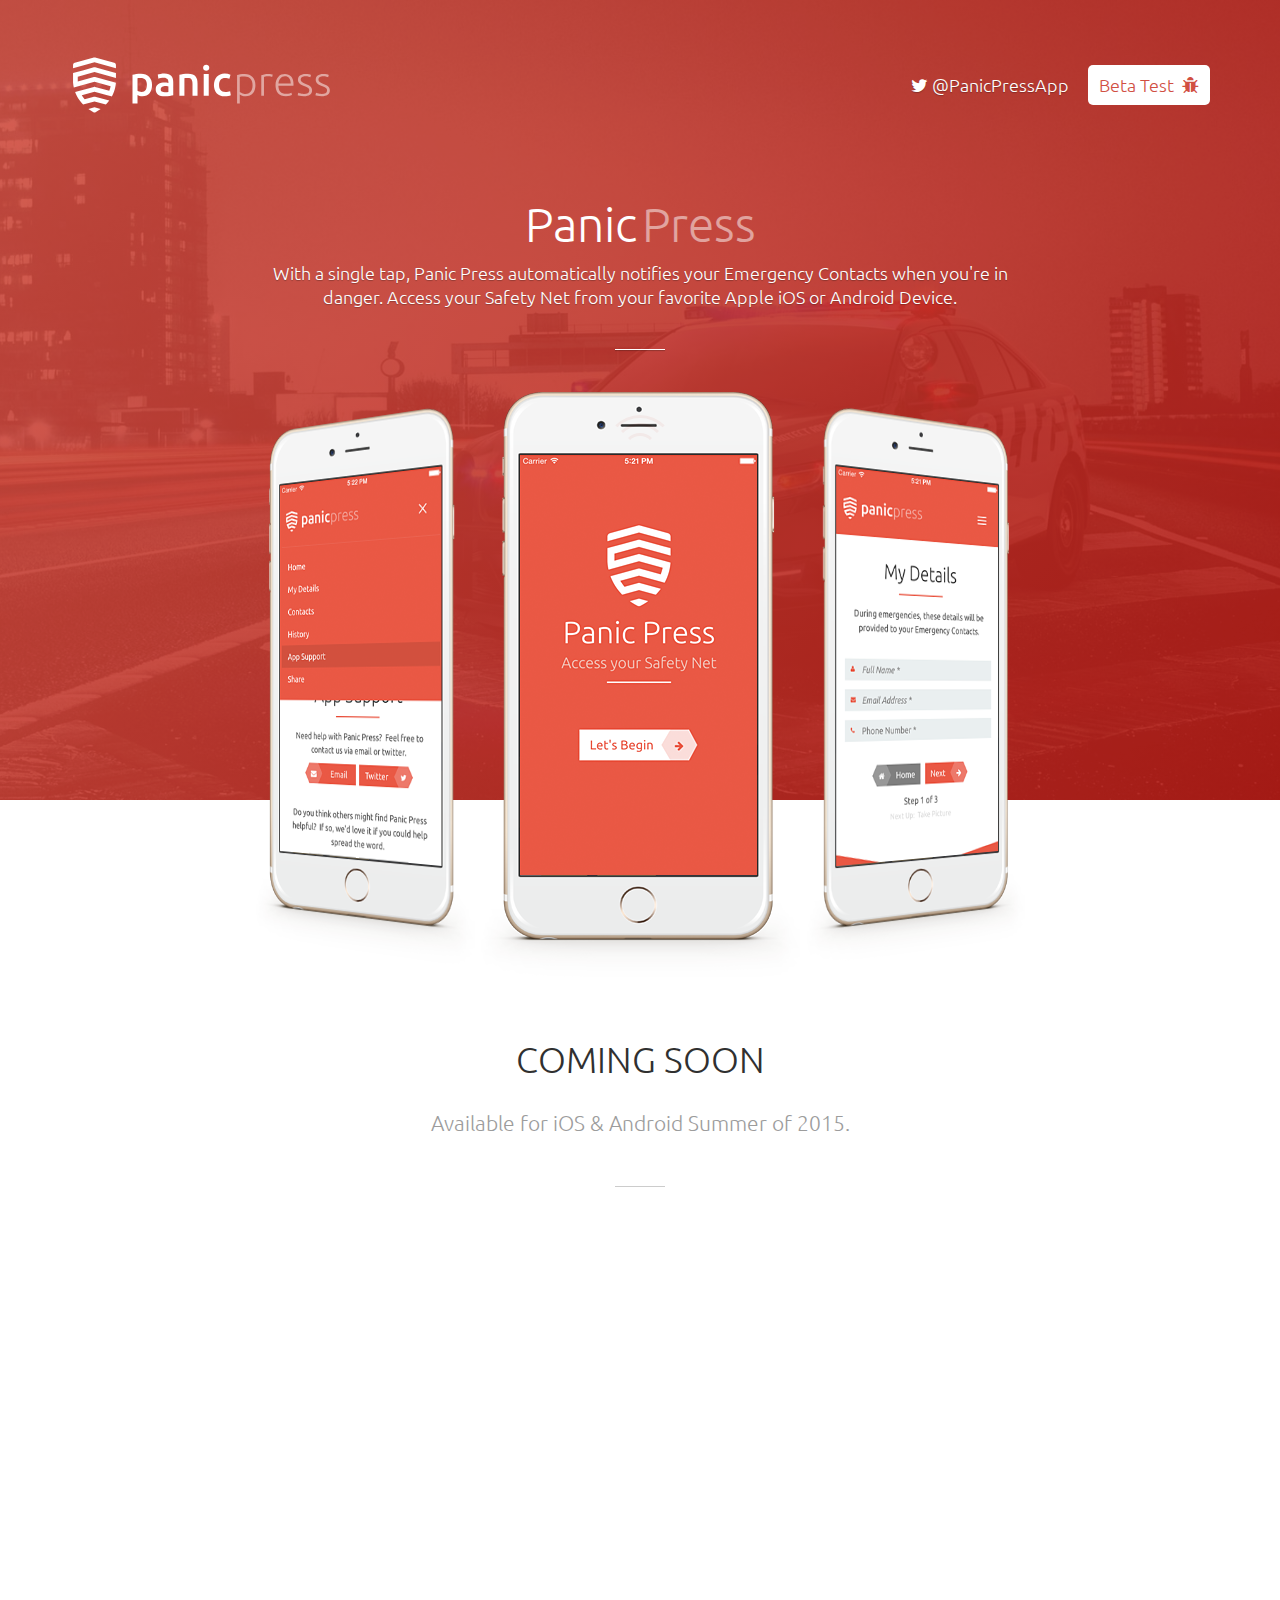
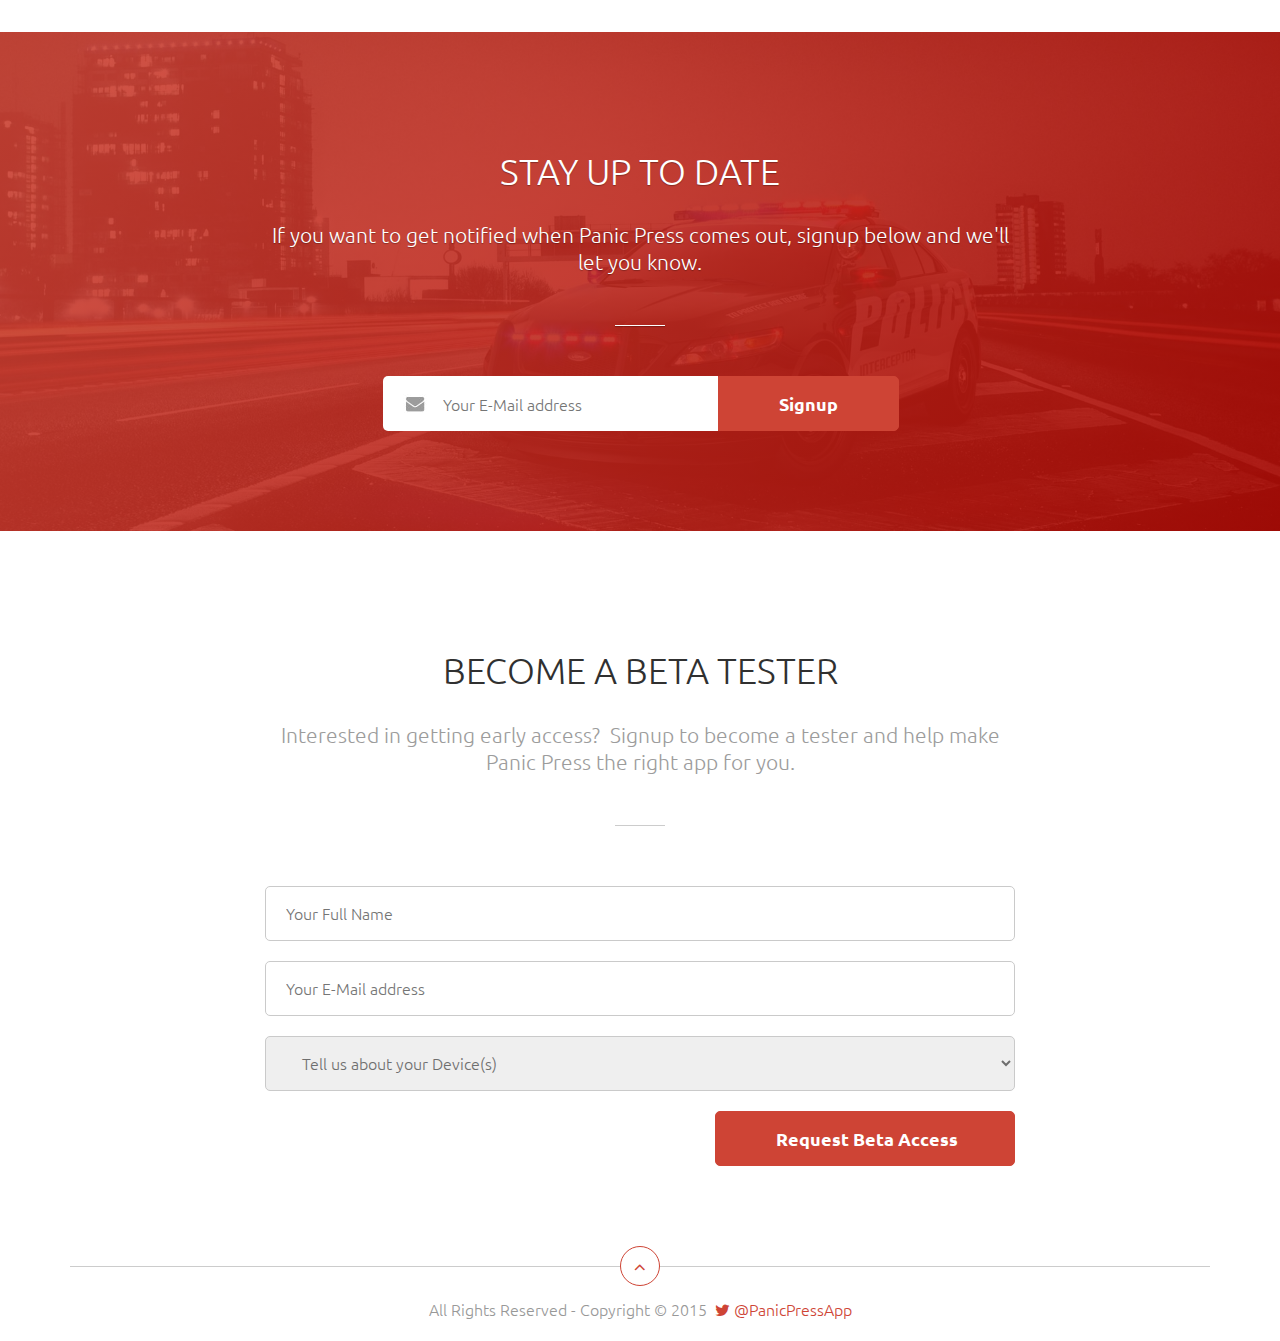
==== index.html @ fe20a861 "Uploading current website" ====
<!doctype html>
<html lang="en">
<head>

    <meta charset="utf-8"/>
    <title>Panic Press - Access your Safety Net</title>
    <meta name="description" content="Panic Press automatically notifies your Emergency Contacts when you're in danger. Access your Safety Net from your favorite Apple iOS or Android Device.">
    <meta name="keywords" content="mobile, app, ios, android, panic press, safety, security, notification, tracking, emergency, location, alert, contacts">
    <meta name="language" content="en">
    <meta name="robots" content="noodp,noydir">
    <meta name="robots" content="index,follow">

    <!-- Mobile Specific Meta Tags -->
    <meta name="viewport" content="width=device-width, initial-scale=1, maximum-scale=1">
    <meta name="apple-mobile-web-app-capable" content="yes">
    <meta name="apple-mobile-web-app-status-bar-style" content="black">

    <!-- Twitter META Info -->
    <meta name="twitter:card" content="summary">
    <meta name="twitter:site" content="@panicpressapp">
    <meta name="twitter:domain" content="http://panic.press">
    <meta name="twitter:creator" content="@panicpressapp">

    <link rel="canonical" href="http://panic.press">
    <link rel="shortlink" href="http://panic.press">

    <!-- Open Graph protocol -->
    <meta property="og:locale" content="en_US">
    <meta property="og:type" content="website">
    <meta property="og:title" content="Panic Press - Access your Safety Net">
    <meta property="og:url" content="http://panic.press">
    <meta property="og:image" content="http://panic.press">
    <meta property="og:site_name" content="Panic Press">
    <meta property="og:description" content="Panic Press automatically notifies your Emergency Contacts when you're in danger. Access your Safety Net from your favorite Apple iOS or Android Device.">

    <!-- Dublin Core Metadata -->
    <meta name="dc:language" content="en_US">
    <meta name="dc:title" content="Panic Press - Access your Safety Net">
    <meta name="dc:source" content="http://panic.press/img/app-icon.png">
    <meta name="dc:description" content="Panic Press automatically notifies your Emergency Contacts when you're in danger. Access your Safety Net from your favorite Apple iOS or Android Device.">

    <!-- Icons -->
    <link href="img/favicon.ico" rel="shortcut icon">

    <link rel="apple-touch-icon-precomposed" href="img/apple/icon-57x57.png" />
    <link rel="apple-touch-icon-precomposed" sizes="72x72" href="img/apple/icon-72x72.png" />
    <link rel="apple-touch-icon-precomposed" sizes="114x114" href="img/apple/icon-114x114.png" />
    <link rel="apple-touch-icon-precomposed" sizes="144x144" href="img/apple/icon-144x144.png" />

    <!-- All CSS Styles -->
    <link href="http://fonts.googleapis.com/css?family=Ubuntu:300,400,500,700,300italic,400italic,500italic,700italic" rel="stylesheet" type="text/css">
    <link type="text/css" href="css/plugins.css" rel="stylesheet" media="screen"/>
    <link type="text/css" href="css/style.css" rel="stylesheet" media="screen"/>
    <link rel="stylesheet" href="http://maxcdn.bootstrapcdn.com/font-awesome/4.3.0/css/font-awesome.min.css">

    <!-- Modernizr -->
    <script type="text/javascript" src="js/modernizr.js"></script>

    <!-- Comments for IE8 and Lower -->

    <!-- HTML5 Shim and Respond.js IE8 support of HTML5 elements and media queries -->
    <!-- WARNING: Respond.js doesn't work if you view the page via file:// -->
    <!--[if lt IE 9]>
    <script src="https://oss.maxcdn.com/html5shiv/3.7.2/html5shiv.min.js"></script>
    <script src="https://oss.maxcdn.com/respond/1.4.2/respond.min.js"></script>
    <![endif]-->

    <!-- Gradient Support IE9 -->
    <!--[if gte IE 9]>
    <style type="text/css">
        .gradient
        {
            filter: none;
        }
    </style>
    <![endif]-->

</head>
<body>

<!-- Preloader -->
<div id="loader-wrapper">
    <div id="loader"></div>
</div>
<!-- Preloader End -->

<!-- Header -->
<header style="background-image: url(img/bg/background.jpg)">

    <!-- Intro -->
    <div id="intro" class="overlay-gradient" data-scroll-index="0">

        <!-- Top Bar -->
        <div class="top-bar">

            <div class="container">
                <div class="row">

                    <div class="col-md-12">

                        <!-- Logo -->
                        <div class="logo"><a data-scroll-nav="0" title="">Panic Press</a></div>
                        <!-- Logo End -->

                        <!-- Menu -->
                        <div class="nav">

                            <nav class="navbar navbar-default" role="navigation">

                                <!-- Mobile Button -->
                                <button type="button" class="navbar-toggle" data-toggle="collapse" data-target=".navbar-ex1-collapse">
                                    <span class="sr-only">Toggle navigation</span>
                                    <span class="icon-bar"></span>
                                    <span class="icon-bar"></span>
                                    <span class="icon-bar"></span>
                                </button>
                                <!-- Mobile Button End -->

                                <ul class="collapse navbar-collapse navbar-ex1-collapse">
                                    <li class="twitter"><a href="https://twitter.com/panicpressapp" target="_blank"><i class="fa fa-twitter"></i> @PanicPressApp</a></li>
                                    <li class="download-btn">
                                        <a data-scroll-nav="3" title="">
                                            Beta Test &nbsp;<i class="fa fa-bug"></i>
                                        </a>
                                    </li>
                                </ul>
                            </nav>

                        </div>
                        <!-- Menu End -->

                    </div>

                </div>
                <!-- .row End -->
            </div>
            <!-- .container End -->


        </div>
        <!-- Top Bar End -->

        <div class="container">
            <div class="row">


                <div class="col-md-12">

                    <!-- Intro Heading -->
                    <div class="headline">

                        <h1 class="wow fadeInDown no-caps">Panic<span class="opacity-50">Press</span></h1>

                        <p class="wow fadeInDown" data-wow-delay="0.5s">With a single tap, Panic Press automatically notifies your Emergency Contacts when you're in danger. Access your Safety Net from your favorite Apple iOS or Android Device.</p>

                    </div>
                    <!-- Intro Heading End -->


                    <!-- Phone Carousel -->
                    <div class="swiper-container wow fadeIn" data-wow-delay="1.5s">

                        <!-- Arrows -->
                        <a class="arrow-left" href="#" title=""><i class="fa fa-angle-left"></i></a>
                        <a class="arrow-right" href="#" title=""><i class="fa fa-angle-right"></i></a>
                        <!-- Arrows End -->

                        <div class="swiper-wrapper">

                            <!-- First Slide -->
                            <div class="swiper-slide">
                                <img class="img-responsive" src="img/bg/phone1.png" alt="Panic Press Main Menu">
                            </div>

                            <!-- Second Slide -->
                            <div class="swiper-slide">
                                <img class="img-responsive" src="img/bg/phone2.png" alt="Panic Press Welcome Screen">
                            </div>

                            <!-- Thrid Slide -->
                            <div class="swiper-slide">
                                <img class="img-responsive" src="img/bg/phone3.png" alt="Panic Press Account Details">
                            </div>

                            <div class="swiper-slide">
                                <img class="img-responsive" src="img/bg/phone4.png" alt="Panic Press Security PIN">
                            </div>

                            <div class="swiper-slide">
                                <img class="img-responsive" src="img/bg/phone5.png" alt="Panic Press Fake Security PIN">
                            </div>

                            <div class="swiper-slide">
                                <img class="img-responsive" src="img/bg/phone6.png" alt="Panic Press Setup Complete">
                            </div>

                        </div>
                    </div>
                    <!-- Phone Carousel End -->

                </div>


            </div>
            <!-- .row End -->
        </div>
        <!-- .container End -->

    </div>
    <!-- Intro End -->

</header>
<!-- Header -->


<!-- Content -->
<div id="content">

    <!-- Coming Soon Section -->
    <section id="get-started" class="clearfix" data-scroll-index="1">

        <!-- Coming Soon -->
        <div class="get-started">

            <div class="container">
                <div class="row">

                    <!-- Heading -->
                    <div class="col-sm-8 col-sm-offset-2 heading center">
                        <h2>Coming Soon</h2>

                        <p class="subheadline">Available for iOS & Android Summer of 2015.</p>
                    </div>
                    <!-- Heading End -->

                    <!-- Carousel -->
                    <div class="col-md-12">

                        <div id="carousel" class="owl-carousel">

                            <!-- Item -->
                            <div>
                                <div class="icon-wrap wow fadeIn" data-wow-offset="300">
                                    <i class="fa fa-shield icon"></i>

                                    <h3>Emergency Contacts</h3>

                                    <p>Add as many emergency contacts as you like, directly from your favorite device's contact list.</p>
                                </div>
                            </div>

                            <!-- Item -->
                            <div>
                                <div class="icon-wrap wow fadeIn" data-wow-delay="0.5s" data-wow-offset="300">
                                    <i class="fa fa-map-marker icon"></i>

                                    <h3>GPS Location</h3>

                                    <p>During emergencies, we monitor your exact location and send all updates to your emergency contacts.</p>
                                </div>
                            </div>

                            <!-- Item -->
                            <div>
                                <div class="icon-wrap wow fadeIn" data-wow-delay="1s" data-wow-offset="300">
                                    <i class="fa fa-microphone icon"></i>

                                    <h3>Voice Recording</h3>

                                    <p>During emergencies, we record audio clips from your microphone to send to your emergency contacts.</p>
                                </div>
                            </div>

                            <!-- Item -->
                            <div>
                                <div class="icon-wrap">
                                    <i class="fa fa-camera icon"></i>

                                    <h3>Instant Camera</h3>

                                    <p>Front &amp; rear facing camera pictures are taken when you are in danger and uploaded to a secure server.</p>
                                </div>
                            </div>

                            <!-- Item -->
                            <div>
                                <div class="icon-wrap">
                                    <i class="fa fa-comment icon"></i>

                                    <h3>Text Messages</h3>

                                    <p>Emergency contacts will receive a text message with a link containing a detailed account of your emergency.</p>
                                </div>
                            </div>

                            <!-- Item -->
                            <div>
                                <div class="icon-wrap">
                                    <i class="fa fa-exclamation-triangle icon"></i>

                                    <h3>Security PIN</h3>

                                    <p>We make sure that you're the only one that can provide the "I'm OK" message, with real &amp; fake security PIN's.</p>
                                </div>
                            </div>

                        </div>

                    </div>
                    <!-- Carousel End -->


                </div>
                <!-- .row End -->
            </div>
            <!-- .container End -->

        </div>
        <!-- Coming Soon End -->

    </section>
    <!-- Coming Soon Section End -->

    <!-- Newsletter Section -->
    <section id="newsletter" class="clearfix" style="background-image: url(img/bg/background.jpg)" data-scroll-index="2">

        <!-- Newsletter -->
        <div class="newsletter overlay-gradient">

            <div class="container">
                <div class="row">

                    <div class="col-md-8 col-md-offset-2">

                        <!-- Heading -->
                        <div class="heading center inverted">
                            <h2>Stay Up To Date</h2>

                            <p class="subheadline">If you want to get notified when Panic Press comes out, signup below and we'll let you know.</p>
                        </div>
                        <!-- Heading End -->

                        <!-- Subscribe Form -->
                        <form id="newsletter-form" class="clearfix">
                            <input type="email" name="mc-email" id="mc-email" class="input-field" placeholder="Your E-Mail address">
                            <label class="subscribe-message"></label>
                            <input type="submit" value="Signup" name="subscribe-submit" class="submit">
                        </form>
                        <!-- Subscribe Form End -->

                    </div>

                </div>
                <!-- .row End -->
            </div>
            <!-- .container End -->

        </div>
        <!-- Newsletter End -->

    </section>
    <!-- Newsletter Section End -->


    <!-- Contact Section -->
    <section id="contact" class="clearfix" data-scroll-index="3">

        <!-- Contact -->
        <div class="contact">

            <div class="container">
                <div class="row">

                    <div class="col-md-8 col-md-offset-2">

                        <!-- Heading -->
                        <div class="heading center">
                            <h2>Become a Beta Tester</h2>

                            <p class="subheadline">Interested in getting early access?&nbsp; Signup to become a tester and help make Panic Press the right app for you.</p>
                        </div>
                        <!-- Heading End -->

                    </div>

                    <div class="col-md-8 col-md-offset-2">

                        <!-- Contact Form -->
                        <div class="contact-message"></div>

                        <form role="form" method="post" action="#" name="contactform" id="contactform" class="clearfix">
                            <input type="text" name="NAME" id="mce-NAME" class="input-field" placeholder="Your Full Name">
                            <input type="email" name="EMAIL" id="mce-EMAIL" class="input-field" placeholder="Your E-Mail address">

                            <select name="DEVICES" class="input-field" id="mce-DEVICES">
                                <option value="">Tell us about your Device(s)</option>
                                <option value="I have an Apple iPhone">I have an Apple iPhone</option>
                                <option value="I have an Apple iPad">I have an Apple iPad</option>
                                <option value="I have both an Apple iPhone &amp; iPad">I have both an Apple iPhone &amp; iPad</option>
                                <option value="I have an Android Phone">I have an Android Phone</option>
                                <option value="I have an Android Tablet">I have an Android Tablet</option>
                                <option value="I have both an Android Phone &amp; Tablet">I have both an Android Phone &amp; Tablet</option>
                                <option value="I have both Apple &amp; Android Devices">I have both Apple &amp; Android Devices</option>
                            </select>

                            <input type="submit" value="Request Beta Access" name="submit" class="submit" id="submit">
                        </form>
                        <!-- Contact Form End -->

                    </div>

                </div>
                <!-- .row End -->
            </div>
            <!-- .container End -->

        </div>
        <!-- Contact End -->

    </section>
    <!-- Contact Section End -->

</div>
<!-- Content End -->


<!-- Footer -->
<footer>

    <div class="container">
        <div class="row">

            <div class="col-md-12">

                <!-- ScrollToTop -->
                <a class="scrollup" href="#" title=""><i class="fa fa-angle-up"></i></a>
                <!-- ScrollToTop End -->

                <p>All Rights Reserved - Copyright &copy; 2015 &nbsp;<a href="https://twitter.com/panicpressapp" target="_blank"><i class="fa fa-twitter"></i> @PanicPressApp</a></p>

            </div>

        </div>
        <!-- .row End -->
    </div>
    <!-- .container End -->

</footer>
<!-- Footer -->

<!-- Rich Data -->
<div itemscope itemtype="http://schema.org/MobileApplication" class="hide">
    <h1 itemprop="name">Panic Press</h1>
    <div itemprop="description">
        Panic Press automatically notifies your Emergency Contacts when you're in danger. Access your Safety Net from your favorite Apple iOS or Android Device.
    </div>
    <strong>Some screenshots of the app:</strong>
    <div>
        <img width="200" height="358" src="http://panic.press/img/screenshots/1.jpg" itemprop="screenshot" />
        <img width="200" height="358" src="http://panic.press/img/screenshots/2.jpg" itemprop="screenshot" />
        <img width="200" height="358" src="http://panic.press/img/screenshots/3.jpg" itemprop="screenshot" />
        <img width="200" height="358" src="http://panic.press/img/screenshots/4.jpg" itemprop="screenshot" />
    </div>
    <a href="https://play.google.com/store/apps/details?id=com.manifestinteractive.panicpress&amp;feature=md" itemprop="downloadUrl">Download Link</a>
    <div>
        <strong>Category:</strong>
        <span itemprop="applicationCategory">Utilities</span> &amp; <span itemprop="applicationCategory">Lifestyle</span>
    </div>
    <div>
        <strong>Current Version:</strong>
        <span itemprop="softwareVersion">1.0</span>
    </div>
    <div>
        <strong>Requires:</strong>
        <span itemprop="operatingSystem">Android 4.0 and up</span>
        <span itemprop="operatingSystem">iOS 7.0 and up</span>
    </div>
    <div itemprop="aggregateRating" itemscope itemtype="http://schema.org/AggregateRating">
        <strong>Average Rating:</strong>
        <span itemprop="ratingValue">5.0</span>,
        based on <span itemprop="ratingCount">1</span> ratings.
    </div>
    <div itemprop="offers" itemscope itemtype="http://schema.org/Offer">
        Price: $<span itemprop="price">0.00</span>
        <meta itemprop="priceCurrency" content="USD" />
    </div>
</div>
<!-- Rich Data End -->

<!-- Javascript Files -->
<script type="text/javascript" src="js/plugins.js"></script>
<script type="text/javascript" src="js/custom.js"></script>
<script>
    (function(i,s,o,g,r,a,m){i['GoogleAnalyticsObject']=r;i[r]=i[r]||function(){
        (i[r].q=i[r].q||[]).push(arguments)},i[r].l=1*new Date();a=s.createElement(o),
            m=s.getElementsByTagName(o)[0];a.async=1;a.src=g;m.parentNode.insertBefore(a,m)
    })(window,document,'script','//www.google-analytics.com/analytics.js','ga');

    ga('create', 'UA-61542704-1', 'auto');
    ga('send', 'pageview');

</script>

</body>
</html>
---- css/style.css ----
@charset "UTF-8";


/******************
**  01. Globals  **
******************/
html,
body {
    width: 100%;
    height: 100%;
    margin: 0;
    padding: 0;
    font-family: 'Ubuntu', sans-serif;
    background: #fff;
}

img,
div {
    border: none;
}

a {
    text-decoration: none;
    outline: 0;
    cursor: pointer;
    color: #ce4435;
}

a:focus {
    outline: 0;
    text-decoration: none;
}

a:hover {
    text-decoration: none;
    color: #474646;
}

ul {
    list-style: none;
    padding: 0;
    margin: 0;
}

form,
input,
textarea {
    border: none;
    -webkit-appearance: none;
    border-radius: 0;
}

p {
    font-weight: 300;
    font-size: 16px;
    line-height: 24px;
    margin-bottom: 20px;
    color: #989898;
}

h1,
h2,
h3,
h4,
h5,
h6 {
    font-family: 'Ubuntu', sans-serif;
}

*::-moz-selection {
    background: none repeat scroll 0 0 #ce4435;
    color: #fff;
}

::selection {
    background: #ce4435;
    color: #fff;
}

/* Preloader */
#loader-wrapper {
    position: fixed;
    top: 0;
    left: 0;
    width: 100%;
    height: 100%;
    z-index: 9999;
    background-color: #fff;
}

#loader {
    display: block;
    position: relative;
    left: 50%;
    top: 50%;
    width: 70px;
    height: 70px;
    margin: -35px 0 0 -35px;
    border-radius: 50%;
    border: 3px solid transparent;
    border-top-color: #ce4435;
    -webkit-animation: spin 2s linear infinite;
    animation: spin 2s linear infinite;
}

#loader:before {
    content: "";
    position: absolute;
    top: 5px;
    left: 5px;
    right: 5px;
    bottom: 5px;
    border-radius: 50%;
    border: 3px solid transparent;
    border-top-color: #ce4435;
    -webkit-animation: spin 3s linear infinite;
    animation: spin 3s linear infinite;
}

#loader:after {
    content: "";
    position: absolute;
    top: 15px;
    left: 15px;
    right: 15px;
    bottom: 15px;
    border-radius: 50%;
    border: 3px solid transparent;
    border-top-color: #ce4435;
    -webkit-animation: spin 1.5s linear infinite;
    animation: spin 1.5s linear infinite;
}

@-webkit-keyframes spin {
    0% {
        -webkit-transform: rotate(0deg);
        -ms-transform: rotate(0deg);
        transform: rotate(0deg);
    }

    100% {
        -webkit-transform: rotate(360deg);
        -ms-transform: rotate(360deg);
        transform: rotate(360deg);
    }
}

@keyframes spin {
    0% {
        -webkit-transform: rotate(0deg);
        -ms-transform: rotate(0deg);
        transform: rotate(0deg);
    }

    100% {
        -webkit-transform: rotate(360deg);
        -ms-transform: rotate(360deg);
        transform: rotate(360deg);
    }
}



/* Globals */
h2 {
    font-weight: 100;
    font-size: 36px;
    color: #303030;
    margin-bottom: 30px;
    text-transform: uppercase;
}

.subheadline {
    font-size: 21px;
    color: #9c9c9c;
    line-height: 27px;
    margin-bottom: 50px;
}

.heading {
    display: inline-block;
    margin-bottom: 50px;
}

.heading.center {
    text-align: center;
}

.heading:after {
    content: "";
    display: block;
    width: 50px;
    height: 1px;
    background: #ccc;
}

.heading.center:after {
    margin: 0 auto;
}

.heading.inverted h2, .heading.inverted p {
    color: #fff;
    text-shadow: 0px 1px 1px rgba(0,0,0,0.3);
}

.heading.inverted:after {
    background: #fff;
    box-shadow: 0 1px 1px 0px rgba(0,0,0,0.3);
    -moz-box-shadow: 0 1px 1px 0px rgba(0,0,0,0.3);
    -webkit-box-shadow: 0 1px 1px 0px rgba(0,0,0,0.3);
    -o-box-shadow: 0 1px 1px 0px rgba(0,0,0,0.3);
    -ms-box-shadow: 0 1px 1px 0px rgba(0,0,0,0.3);
}

.inverted {
    color: #fff;
}

.overlay-gradient {
 /* IE9 SVG, needs conditional override of 'filter' to 'none' */
    background: url([data-uri]);
    background: -moz-linear-gradient(-45deg, rgba(206,68,53,0.9) 0%, rgba(173,10,4,0.9) 100%);
 /* FF3.6+ */
    background: -webkit-gradient(linear, left top, right bottom, color-stop(0%,rgba(206,68,53,0.9)), color-stop(100%,rgba(173,10,4,0.9)));
 /* Chrome,Safari4+ */
    background: -webkit-linear-gradient(-45deg, rgba(206,68,53,0.9) 0%,rgba(173,10,4,0.9) 100%);
 /* Chrome10+,Safari5.1+ */
    background: -o-linear-gradient(-45deg, rgba(206,68,53,0.9) 0%,rgba(173,10,4,0.9) 100%);
 /* Opera 11.10+ */
    background: -ms-linear-gradient(-45deg, rgba(206,68,53,0.9) 0%,rgba(173,10,4,0.9) 100%);
 /* IE10+ */
    background: linear-gradient(135deg, rgba(206,68,53,0.9) 0%,rgba(173,10,4,0.9) 100%);
 /* W3C */
    filter: progid:DXImageTransform.Microsoft.gradient( startColorstr='#e6ce4435', endColorstr='#e6a90329',GradientType=1 );
 /* IE6-8 fallback on horizontal gradient */
    width: 100%;
    height: 100%;
}

.overlay-silver {
 /* IE9 SVG, needs conditional override of 'filter' to 'none' */
    background: url([data-uri]);
    background: -moz-radial-gradient(center, ellipse cover, rgba(254,253,254,0.95) 0%, rgba(240,240,240,0.95) 100%);
 /* FF3.6+ */
    background: -webkit-gradient(radial, center center, 0px, center center, 100%, color-stop(0%,rgba(254,253,254,0.95)), color-stop(100%,rgba(240,240,240,0.95)));
 /* Chrome,Safari4+ */
    background: -webkit-radial-gradient(center, ellipse cover, rgba(254,253,254,0.95) 0%,rgba(240,240,240,0.95) 100%);
 /* Chrome10+,Safari5.1+ */
    background: -o-radial-gradient(center, ellipse cover, rgba(254,253,254,0.95) 0%,rgba(240,240,240,0.95) 100%);
 /* Opera 12+ */
    background: -ms-radial-gradient(center, ellipse cover, rgba(254,253,254,0.95) 0%,rgba(240,240,240,0.95) 100%);
 /* IE10+ */
    background: radial-gradient(ellipse at center, rgba(254,253,254,0.95) 0%,rgba(240,240,240,0.95) 100%);
 /* W3C */
    filter: progid:DXImageTransform.Microsoft.gradient( startColorstr='#f2fefdfe', endColorstr='#f2f0f0f0',GradientType=1 );
 /* IE6-8 fallback on horizontal gradient */
    width: 100%;
    height: 100%;
    border-top: 1px solid #e8e8e8;
    border-bottom: 1px solid #e8e8e8;
}

.overlay-black {
    background: rgba(0,0,0,0.9);
    width: 100%;
    height: 100%;
}

.bg {
    position: absolute;
    top: 0;
    left: 0;
}

/* Inputs General */
.input-field {
    height: 55px;
    padding: 0 20px;
    font-size: 16px;
    color: #6e6e6e;
    font-weight: 300;
}

.submit {
    height: 55px;
    padding: 0 60px;
    color: #fff;
    font-weight: 700;
    font-size: 18px;
}

/* Carousel Settings */
.owl-controls {
    opacity: 0;
    transition: all 0.2s;
    -moz-transition: all 0.2s;
    -webkit-transition: all 0.2s;
    -o-transition: all 0.2s;
    -ms-transition: all 0.2s;
}

.owl-carousel:hover .owl-controls {
    opacity: 1;
}

.owl-theme .owl-controls .owl-buttons div {
    color: #ce4435;
    border: 1px solid #ce4435;
}

.owl-theme .owl-controls.clickable .owl-buttons div:hover {
    background: #ce4435;
}

.owl-theme .owl-controls .owl-page.active span,
.owl-theme .owl-controls.clickable .owl-page:hover span {
    background: #ce4435;
}

section {
    position: relative;
}

/* Skew */
.skew section:before, .skew section:after, .skew .feature:before, .skew .feature:after {
    background: #ffffff;
    content: "";
    height: 80px;
    position: absolute;
    top: -45px;
    left: 0;
    transform: skewY(-2deg);
    -webkit-transform: skewY(-2deg);
    -moz-transform: skewY(-2deg);
    -ms-transform: skewY(-2deg);
    width: 100%;
    z-index: 3;
}

.skew .feature:first-child, .skew .download, .skew .testis, .skew .newsletter {
    padding: 140px 0;
}

.skew .download .first {
    bottom: -520px;
}

.skew .download .second {
    bottom: -240px;
}


/* Particles Overlay */
.pg-canvas { position: absolute; width: 100%; height: 100%; opacity: 0.2; }


/* Parallax */
.parallax header, .parallax section, .parallax .feature {
    background-position: 50% 0;
    background-attachment: fixed;
}

/* Section */
section {
    background-size: cover;
    background-position: center;
    background-repeat: no-repeat;
}

/* Mobile Menu */
.navbar-toggle {
    position: absolute;
    top: 0;
    right: 15px;
}

.navbar-default .navbar-toggle .icon-bar {
    background: #fff;
}

.navbar-default .navbar-toggle:hover, .navbar-default .navbar-toggle:focus {
    background: #fff;
}

.navbar-default .navbar-toggle:hover .icon-bar, .navbar-default .navbar-toggle:focus .icon-bar {
    background: #ce4435;
}


/******************
**  02. Header   **
******************/

/* Header + Top Bar */
header {
    width: 100%;
    background-size: cover;
    background-position: center;
    background-repeat: no-repeat;
    position: relative;
    background-color: #fff;
}

#intro {
    width: 100%;
    height: 800px;
    padding-top: 30px;
}

.top-bar {
    display: inline-block;
    width: 100%;
    margin-bottom: 60px;
    transition: all 0.2s;
    -moz-transition: all 0.2s;
    -webkit-transition: all 0.2s;
    -o-transition: all 0.2s;
    -ms-transition: all 0.2s;
}

.top-bar.slidedown {
    position: fixed;
    top: -80px;
    left: 0;
    width: 100%;
    z-index: 999;
    background: #ce4435;
    padding: 0 0 15px;
}

.top-bar.slidedown .nav {
    padding-top: 15px;
}

.top-bar.slidedown .logo {
    margin-top: 5px;
}

.top-bar.slidedown .logo a {
    font-size: 36px;
}

.slide-menu .top-bar.slidedown {
    top: 0;
}

/* Logo */
.logo {
    float: left;
    margin-top: 26px;
}

.logo a {
    background: url(../img/logo.svg) center center no-repeat;
    text-indent: -10000px;
    width: 262px;
    height: 58px;
    display: block;
    -webkit-background-size: contain;
    background-size: contain;
}

/* Menu */
.nav {
    float: right;
    padding-top: 35px;
}

.nav li {
    display: inline-block;
    font-size: 18px;
    font-weight: 300;
}

.nav li a, .nav li:first-child a.active {
    color: #fff;
    display: inline-block;
    padding: 6px 10px;
    border: 1px solid transparent;
    text-shadow: 0px 1px 1px rgba(0,0,0,0.3);
    transition: all 0.2s;
    -moz-transition: all 0.2s;
    -webkit-transition: all 0.2s;
    -o-transition: all 0.2s;
    -ms-transition: all 0.2s;
}

.nav li:first-child a.active {
    background: none;
}

.nav li a:hover, .nav li a.active, .nav li:first-child a.active:hover {
    background: #fff;
    text-shadow: inherit;
    border-radius: 5px;
    color: #ce4435;
}

.nav .download-btn a {
    background: #fff;
    color: #ce4435;
    text-shadow: inherit;
    border-radius: 5px;
    white-space: nowrap;
}

.nav .download-btn a:hover {
    background: #ce4435;
    color: #fff;
}

.nav .download-btn a.active {
    background: none;
    border-color: #fff;
    color: #fff;
}


/* Intro Heading */
.headline {
    text-align: center;
    margin-bottom: 40px;
}

.headline:after {
    content: "";
    display: block;
    width: 50px;
    height: 1px;
    background: #fff;
    margin: 0 auto;
    box-shadow: 0 1px 1px 0px rgba(0,0,0,0.3);
    -moz-box-shadow: 0 1px 1px 0px rgba(0,0,0,0.3);
    -webkit-box-shadow: 0 1px 1px 0px rgba(0,0,0,0.3);
    -o-box-shadow: 0 1px 1px 0px rgba(0,0,0,0.3);
    -ms-box-shadow: 0 1px 1px 0px rgba(0,0,0,0.3);
}

.headline h1 {
    font-size: 48px;
    color: #fff;
    font-weight: 100;
    text-transform: normal;
}

.headline p {
    color: #fff;
    font-size: 18px;
    text-shadow: 0px 1px 1px rgba(0,0,0,0.3);
    padding: 0 200px;
    margin-bottom: 40px;
}

/* Slider */
.swiper-container {
    width: 960px;
    height: 600px;
    margin-bottom: 30px;
    position: relative;
    z-index: 4;
}

.swiper-slide {
    float: left;
    height: 588px;
}

.swiper-container img {
    margin: 0 auto;
    position: relative;
    z-index: 5 !important;
}

.arrow-left, .arrow-right {
    width: 40px;
    height: 40px;
    position: absolute;
    z-index: 11;
    top: 50%;
    margin-top: -60px;
    background: #fff;
    border: 1px solid #ce4435;
    border-radius: 50%;
    font-size: 18px;
    color: #ce4435;
    display: inline-block;
    text-align: center;
    padding-top: 6px;
    opacity: 0;
    transition: all 0.2s;
    -moz-transition: all 0.2s;
    -webkit-transition: all 0.2s;
    -o-transition: all 0.2s;
    -ms-transition: all 0.2s;
}

.arrow-left:hover, .arrow-right:hover {
    background: #ce4435;
    color: #fff;
}

.arrow-left {
    left: 40px;
}

.arrow-right {
    right: 40px;
}

.swiper-container:hover .arrow-left, .swiper-container:hover .arrow-right {
    opacity: 1;
}

/******************
**  03. Content  **
******************/

/* Get Started */
.get-started {
    padding-bottom: 100px;
    padding-top: 190px;
}

.icon-wrap {
    text-align: center;
    margin-bottom: 30px;
    padding: 0 30px;
}

.icon-wrap h3 {
    font-size: 24px;
    color: #303030;
    text-transform: uppercase;
    font-weight: 100;
    margin-bottom: 30px;
}

.icon-wrap .icon {
    font-size: 36px;
    color: #ce4435;
    width: 80px;
    height: 80px;
    display: inline-block;
    border: 1px solid #ce4435;
    text-align: center;
    border-radius: 50%;
    padding-top: 20px;
    transition: all 0.2s;
    -moz-transition: all 0.2s;
    -webkit-transition: all 0.2s;
    -o-transition: all 0.2s;
    -ms-transition: all 0.2s;
}

.icon-wrap:hover .icon {
    background: #ce4435;
    color: #fff;
}

/* Features */
.feature {
    padding: 100px 0 80px;
    position: relative;
    background-size: cover;
    background-position: center;
    background-repeat: no-repeat;
}

.feature-block {
    position: relative;
    padding-left: 80px;
    margin-bottom: 50px;
    padding-right: 60px;
}

.feature-block i {
    width: 50px;
    height: 50px;
    border: 1px solid #ce4435;
    display: inline-block;
    text-align: center;
    font-size: 24px;
    padding-top: 12px;
    position: absolute;
    left: 0;
    top: 0;
    color: #ce4435;
    border-radius: 50%;
    transition: all 0.2s;
    -moz-transition: all 0.2s;
    -webkit-transition: all 0.2s;
    -o-transition: all 0.2s;
    -ms-transition: all 0.2s;
}

.feature-block:hover i {
    background: #ce4435;
    color: #fff;
}

.feature-block h3 {
    font-size: 21px;
    color: #ce4435;
    font-weight: 300;
    margin-top: 0;
}

.feature .heading:after {
    background: #ce4435;
}

.feature .heading {
    padding-right: 60px;
}

.feature img {
    position: absolute;
}

.feature .first {
    left: 190px;
    z-index: 2;
}

.feature .second {
    left: 90px;
    top: 40px;
    z-index: 1;
}

.feature .third {
    left: 110px;
    z-index: 2;
}

.feature .fourth {
    left: 270px;
    top: 50px;
    z-index: 1;
}

/* Download */
.download {
    padding: 100px 0 60px;
    position: relative;
    text-align: center;
    overflow: hidden;
    min-height: 800px;
}

.dw-btns {
    margin-bottom: 50px;
}

.dw-btns li {
    display: inline-block;
    margin: 0 10px;
}

.dw-btns a {
    width: 60px;
    height: 60px;
    display: block;
    border: 3px solid #fff;
    background: #ce4435;
    border-radius: 5px;
    font-size: 26px;
    padding-top: 7px;
    color: #fff;
    box-shadow: 0 1px 1px 0px rgba(0,0,0,0.3);
    -moz-box-shadow: 0 1px 1px 0px rgba(0,0,0,0.3);
    -webkit-box-shadow: 0 1px 1px 0px rgba(0,0,0,0.3);
    -o-box-shadow: 0 1px 1px 0px rgba(0,0,0,0.3);
    -ms-box-shadow: 0 1px 1px 0px rgba(0,0,0,0.3);
    transition: all 0.2s;
    -moz-transition: all 0.2s;
    -webkit-transition: all 0.2s;
    -o-transition: all 0.2s;
    -ms-transition: all 0.2s;
}

.dw-btns a:hover {
    background: #fff;
    border-color: #ce4435;
    color: #ce4435;
}

.download img {
    position: absolute;
}

.download .first {
    bottom: -480px;
    left: 50%;
    margin-left: -360px;
    z-index: 1;
}

.download .second {
    bottom: -200px;
    left: 50%;
    margin-left: 100px;
    z-index: 2;
}

.tooltip-left {
    font-family: 'Ubuntu', cursive;
    position: absolute;
    top: 310px;
    left: -80px;
    transform: rotate(-10deg);
    -moz-transform: rotate(-10deg);
    -webkit-transform: rotate(-10deg);
    -o-transform: rotate(-10deg);
}

.tooltip-left .arrow {
    background: url(../img/bg/arrow-left.png) center no-repeat;
    width: 76px;
    height: 62px;
    position: absolute;
    top: 30px;
    left: 50px;
}

.tooltip-left p, .tooltip-right p {
    color: #bbbbbb;
    font-size: 21px;
}

.tooltip-right {
    font-family: 'Ubuntu', cursive;
    position: absolute;
    top: 300px;
    right: 30px;
    transform: rotate(10deg);
    -moz-transform: rotate(10deg);
    -webkit-transform: rotate(10deg);
    -o-transform: rotate(10deg);
}

.tooltip-right .arrow {
    background: url(../img/bg/arrow-right.png) center no-repeat;
    width: 57px;
    height: 90px;
    position: absolute;
    top: 30px;
    right: 50px;
}



/* Gallery */
.gallery {
    padding: 100px 0;
    position: relative;
    text-align: center;
}

.gallery img {
    margin: 0 auto;
    transition: all 0.2s;
    -moz-transition: all 0.2s;
    -webkit-transition: all 0.2s;
    -o-transition: all 0.2s;
    -ms-transition: all 0.2s;
}

.gallery .owl-prev {
    left: -70px;
}

.gallery .owl-next {
    right: -70px;
}

.gallery .owl-theme .owl-controls {
    margin-top: 30px;
}

.gallery .owl-theme .owl-controls .owl-buttons div {
    margin-top: -50px;
}

.gallery a {
    background: #ce4435;
    display: inline-block;
    border-radius: 5px;
    overflow: hidden;
}

.gallery a:hover img {
    opacity: 0.2;
}

.gallery .owl-item {
    position: relative;
}

.ico {
    position: absolute;
    top: 50%;
    left: 50%;
    margin-top: -10px;
    margin-left: -10px;
    opacity: 0;
    transition: all 0.2s;
    -moz-transition: all 0.2s;
    -webkit-transition: all 0.2s;
    -o-transition: all 0.2s;
    -ms-transition: all 0.2s;
    -webkit-transform: translate(0, 200px);
    -moz-transform: translate(0, 200px);
    -o-transform: translate(0, 200px);
    transform: translate(0, 200px);
}

.ico i {
    color: #fff;
    font-size: 30px;
}

.gallery .owl-item:hover .ico {
    opacity: 1;
    -webkit-transform: translate(0, 0);
    -moz-transform: translate(0, 0);
    -o-transform: translate(0, 0);
    transform: translate(0, 0);
}


/* Testimonials */
.testis {
    padding: 100px 0;
    position: relative;
    text-align: center;
}

.testis img {
    margin: 0 auto;
    margin-bottom: 10px;
    border: 3px solid #ce4435;
    width: 75px;
}

blockquote {
    padding: 0;
    border: none;
    margin: 0;
}

cite {
    font-size: 21px;
    font-weight: 100;
    color: #303030;
    font-style: normal;
    margin-bottom: 30px;
    display: inline-block;
}

cite span {
    display: block;
    font-size: 14px;
    color: #9c9c9c;
    font-style: italic;
}

.testis .owl-theme .owl-controls {
    margin-top: 20px;
}

.testis .owl-prev {
    left: -100px;
    margin-top: 30px !important;
}

.testis .owl-next {
    right: -100px;
    margin-top: 30px !important;
}   


/* Price */
.pricing {
    padding: 100px 0;
    position: relative;
    text-align: center;
}

/* Pricing Tables */
.plan {
    background: #fbfbfb;
    text-align: center;
    margin: 20px 0 30px;
    color: #9c9c9c;
    border: 1px solid #ce4435;
    border-radius: 5px;
    -webkit-transition: all 0.2s;
    -moz-transition: all 0.2s;
    -o-transition: all 0.2s;
    transition: all 0.2s;
}

.plan.featured {
    -webkit-transform: scale(1.06);
    -moz-transform: scale(1.06);
    -o-transform: scale(1.06);
    transform: scale(1.06);
}

.plan:hover {
    box-shadow: 0 0 5px 2px rgba(0,0,0,0.1);
    -moz-box-shadow: 0 0 5px 2px rgba(0,0,0,0.1);
    -webkit-box-shadow: 0 0 5px 2px rgba(0,0,0,0.1);
    -o-webkit-box-shadow: 0 0 5px 2px rgba(0,0,0,0.1);
}

.plan li.plan-name {
    padding: 15px;
    font-size: 21px;
    color: #ce4435;
    border: 0;
    font-weight: 100;
}

.plan li.plan-price {
    padding: 30px;
    font-size: 42px;
    color: #fff;
    border: 0;
    font-weight: 100;
}

.plan li.plan-action {
    border: 0;
    padding: 40px 0;
}

.plan li.plan-action .btn-sign {
    background: #ce4435;
    border: 1px solid #ce4435;
    border-radius: 10px;
    color: #fff;
    padding: 10px 30px;
    font-size: 21px;
    -webkit-transition: all 0.2s;
    -moz-transition: all 0.2s;
    -o-transition: all 0.2s;
    transition: all 0.2s;
}

.plan li.plan-action .btn-sign:hover {
    color: #ce4435;
    border: 1px solid #ce4435;
    background: #fff;
}

.plan-price span {
    font-size: 30px;
}

.plan li {
    padding: 10px 0;
    border-bottom: 1px solid #f0f0f0;
    font-size: 16px;
    font-weight: 300;
}

.plan li i {
    margin-right: 5px;
}


/* Newsletter */
.newsletter {
    padding: 100px 0;
    position: relative;
}

.newsletter input {
    float: left;
    position: relative;
    left: 50%;
}

.newsletter .input-field {
    width: 335px;
    margin-left: -256.6px;
    background: url(../img/bg/mail-ico.jpg) 20px center no-repeat #fff;
    padding-left: 60px;
    border-top-left-radius: 5px;
    border-bottom-left-radius: 5px;
}

.newsletter .submit {
    background: #ce4435;
    border: 1px solid #ce4435;
    border-top-right-radius: 5px;
    border-bottom-right-radius: 5px;
    transition: all 0.2s;
    -moz-transition: all 0.2s;
    -webkit-transition: all 0.2s;
    -o-transition: all 0.2s;
    -ms-transition: all 0.2s;
}

.newsletter .submit:hover {
    background: #fff;
    color: #ce4435;
}

.newsletter .input-field.error {
    border: 1px solid #ef4b4b;
}

.subscribe-message {
    position: absolute;
    bottom: -30px;
    left: 50%;
    margin-left: -255px;
}


/* Contact */
.contact {
    padding: 100px 0;
    position: relative;
}

.contact-message {
    margin-bottom: 10px;
    font-weight: bold;
}

.contact input, textarea, select {
    width: 100%;
    margin-bottom: 20px;
    border: 1px solid #cacaca;
    border-radius: 5px;
}
.contact select
{
    text-indent: 12px;
}

.contact input:focus, textarea:focus, select:focus {
    border-color: #ce4435;
    outline: 0;
    transition: all 0.2s;
    -moz-transition: all 0.2s;
    -webkit-transition: all 0.2s;
    -o-transition: all 0.2s;
    -ms-transition: all 0.2s;
}

.contact textarea {
    resize: none;
    height: 200px;
    padding: 20px;
}

.contact .submit {
    margin: 0;
    width: 300px;
    border-color: #ce4435;
    float: right;
    background: #ce4435;
    transition: all 0.2s;
    -moz-transition: all 0.2s;
    -webkit-transition: all 0.2s;
    -o-transition: all 0.2s;
    -ms-transition: all 0.2s;
}

.contact .submit:hover {
    background: #fff;
    color: #ce4435;
}

.contact input.error {
    border: 1px solid #ef4b4b;
}

.contact input.error:focus, textarea.error:focus {
    border: 1px solid #ef4b4b;
}

.fast-contact {
    margin-bottom: 100px;
}

.fast-contact li {
    font-size: 18px;
    color: #9c9c9c;
    font-weight: 100;
    position: relative;
    padding-left: 30px;
    margin-bottom: 15px;
}

.fast-contact li i {
    position: absolute;
    left: 0;
    top: 5px;
    color: #9c9c9c;
}

.fast-contact a:hover {
    text-decoration: underline;
    color: #ce4435;
    transition: all 0.2s;
    -moz-transition: all 0.2s;
    -webkit-transition: all 0.2s;
    -o-transition: all 0.2s;
    -ms-transition: all 0.2s;
}

.socials li {
    display: inline-block;
    margin-right: 5px;
}

.socials a {
    width: 35px;
    height: 35px;
    display: block;
    background: #ce4435;
    color: #fff;
    text-align: center;
    padding-top: 5px;
    font-size: 18px;
    border-radius: 50%;
    border: 1px solid #ce4435;
    transition: all 0.2s;
    -moz-transition: all 0.2s;
    -webkit-transition: all 0.2s;
    -o-transition: all 0.2s;
    -ms-transition: all 0.2s;
}

.socials a:hover {
    background: #fff;
    color: #ce4435;
}


/******************
**  04. Footer   **
******************/

footer {
    text-align: center;
}

footer p {
    border-top: 1px solid #ccc;
    padding-top: 30px;
}

.scrollup {
    width: 40px;
    height: 40px;
    position: absolute;
    z-index: 1;
    top: 0;
    left: 50%;
    margin-left: -20px;
    margin-top: -20px;
    background: #fff;
    border: 1px solid #ce4435;
    border-radius: 50%;
    font-size: 18px;
    color: #ce4435;
    display: inline-block;
    text-align: center;
    padding-top: 6px;
    transition: all 0.2s;
    -moz-transition: all 0.2s;
    -webkit-transition: all 0.2s;
    -o-transition: all 0.2s;
    -ms-transition: all 0.2s;
}

.scrollup:hover {
    background: #ce4435;
    color: #fff;
}



/* Special Media Queries */
@media (max-width: 767px) {

    .top-bar {
        background: #ce4435;
    }

    .navbar-collapse {
        background: #ce4435;
    }

    .nav .download-btn a:hover, .nav .download-btn a.active {
        color: #ce4435;
    }


}
.nav .twitter {
    margin-right: 5px;
}
.nav .twitter a:hover, .nav .twitter a.active {
    color: #fff;
    background: none;
    margin-right: 10px;
}
/* Special Media Queries */
@media (max-width: 767px) {


    .logo {
        margin-top: 14px;
    }

    .logo a {
        width: 160px;
        height: 35px;
    }
}

.navbar-default .navbar-toggle {
    border-color: transparent;
}

body.slide-menu .logo {
    margin-top: 14px;
}

body.slide-menu .logo a {
    width: 160px;
    height: 35px;
}

body.slide-menu .top-bar.slidedown .logo {
    margin-top: 17px;
}

.no-caps
{

}
.opacity-50
{
    opacity: 0.50;
    margin-left: 5px;
}

/* MEDIA QUERIES */

@media (max-width: 1280px) {

    .gallery .owl-prev { left: -50px; }
    .gallery .owl-next { right: -50px; }

}

@media (max-width: 1260px) {

    .gallery .owl-prev, .gallery .owl-next,
    .testis .owl-prev, .testis .owl-next,
    .get-started .owl-prev, .get-started .owl-next { display: none !important; }

}

@media (max-width: 1199px) {

    .headline p { padding: 0 90px; }
    .icon-wrap { padding: 0 15px; }
    .feature .heading, .feature-block { padding-right: 0; }
    .feature .first { left: 130px; }
    .feature .second { left: 30px; }
    .feature .third { left: 90px; }
    .feature .fourth { left: 220px; }
    .tooltip-left { left: -140px; }
    .tooltip-right { right: -20px; }
    .gallery a { display: block; }
    .gallery .owl-item { padding: 0 10px; }
    .owl-carousel .owl-controls { opacity: 1; }
    .arrow-left, .arrow-right { opacity: 1; }
    .parallax header, .parallax section, .parallax .feature { background-position: 50% 0 !important; background-attachment: scroll; }


}


@media (max-width: 767px) {

    .navbar-toggle {
        display: block;
    }

    .headline h1 { font-size: 41px; }
    h2 { font-size: 26px; margin-bottom: 20px; }
    .icon-wrap h3 { font-size: 21px; margin-bottom: 20px; }
    .subheadline { font-size: 18px; line-height: 26px; }
    #intro { padding-top: 90px; height: 100% }
    header { height: 600px; }
    .headline p { padding: 0 20px; }
    .top-bar.slidedown { display: none; }
    .top-bar { position: fixed; top: 0; left: 0; width: 100%; z-index: 999; padding: 0 0 10px; margin: 0; }
    .top-bar .nav { padding-top: 5px; position: absolute; width: 100%; left: 0; float: none; }
    .top-bar .logo { margin-top: 14px; margin-left: 10px; }
    .top-bar .logo a { font-size: 36px; }
    .top-bar .row { margin: 0 -15px; }
    .top-bar .container { width: 100%; }
    .navbar-collapse { border: none; border-top: 2px solid #AD0A04 !important; position: absolute; width: 100%; top: 54px; left: 0; }
    .nav li, .nav li a { display: block; text-align: center; }
    .nav li a, .nav li:first-child a.active { padding: 10px 0; }
    .nav li { border-bottom: 1px solid rgba(255,255,255,0.3); }
    .nav li:last-child { border: none; }
    .nav li a.active, .nav li a:hover, .nav .download-btn a, .nav li:first-child a.active, .nav li:first-child a.active:hover { border-radius: 0; }
    .nav li:first-child a.active { display: block; }
    .nav .download-btn a { color: #fff; text-shadow: 0px 1px 1px rgba(0,0,0,0.3); background: none; white-space: nowrap; }
    .nav .download-btn a:hover, .nav .download-btn a.active { background: #fff; text-shadow: inherit; border-color: transparent; }

    .swiper-container { width: 100%; height: 450px; }
    .arrow-left { left: 10px; }
    .arrow-right { right: 10px; }
    .arrow-left, .arrow-right { margin-top: -40px; }

    .get-started { padding-top: 160px; }

    .feature img { width: 55%; }
    .feature .first { left: 110px; top: 70px; }
    .feature .second { left: 50; top: 110px; width: 48%; }
    .feature .third { left: 70px; top: 100px; }
    .feature .fourth { left: 160px; width: 48%; top: 140px; }

    .tooltip-left, .tooltip-right { display: none; }

    .fast-contact li { float: left; margin: 0 45px 30px; }
    .fast-contact { display: inline-block; margin-top: 0; margin-bottom: 0; }

    .socials { text-align: center; margin-bottom: 30px; }

}

@media (max-width: 991px) {

    .swiper-container { width: 100%; height: 450px; }
    .arrow-left { left: 10px; }
    .arrow-right { right: 10px; }
    .arrow-left, .arrow-right { margin-top: -40px; }

    .get-started { padding-top: 90px; }

}


@media (max-width: 767px) {

    .get-started { padding-bottom: 50px; }
    .feature, .gallery, .testis, .pricing, .newsletter, .contact { padding: 50px 0; }
    .download { padding: 50px 0 20px; }
    .feature { text-align: center; }
    .feature-block i { position: relative; margin-bottom: 20px; }
    .feature-block { padding-left: 0; }
    .feature .heading:after { margin: 0 auto; }
    .feature img { position: relative; }
    .download img { display: none; }
    .feature .first, .feature .third { top: 20px; }
    .feature .third { left: 40px; }
    .feature .second, .feature .fourth { position: absolute; top: 30px; }
    .feature .fourth { left: 120px; }

    .download { min-height: 300px; }

    .newsletter .input-field, .newsletter .submit { width: 100%; float: none; margin: 0; left: 0; border-radius: 5px; }
    .newsletter .input-field { margin-bottom: 10px; }
    .subscribe-message{ position: relative; bottom: 0; left: 0; margin-left: 0; display: inline; margin-bottom: 10px; float: left; }

    .plan.featured { -webkit-transform: scale(1); -moz-transform: scale(1); -o-transform: scale(1); transform: scale(1); }

    .fast-contact li { float: none; padding: 0; }
    .fast-contact { text-align: center; width: 100%; }
    .fast-contact li i { position: relative; display: block; margin-bottom: 10px; }
    .countdown div { padding: 0 30px; }
    .arrow { display: none; }

}

@media (max-width: 600px) {

    .top-bar .logo { margin-left: 0; }
    .navbar-toggle { right: 5px; }
    .swiper-container { width: 230px; }
    .arrow-left { left: 0; }
    .arrow-right { right: 0; }
    h2 { font-size: 24px; }
    .subheadline { font-size: 16px; line-height: 24px; }
    #intro h1 { font-size: 24px; }
    #intro p { font-size: 14px; line-height: 19px; }
    .contact .submit { width: 100%; }
    footer p { padding: 30px 15px 0; font-size: 14px; }

}

@media (max-width: 480px) {

    .top-bar { position: absolute; }
    .feature .first { left: 160px; }
    .feature .second { left: 80px; }
    .feature .third { left: 60px; }
    .feature .fourth { left: 180px; }

}

@media (max-width: 360px) {

    .top-bar { position: fixed; }
    .feature .first { left: 110px; }
    .feature .second { left: 40px; }
    .feature .third { left: 30px; }
    .feature .fourth { left: 120px; }

}
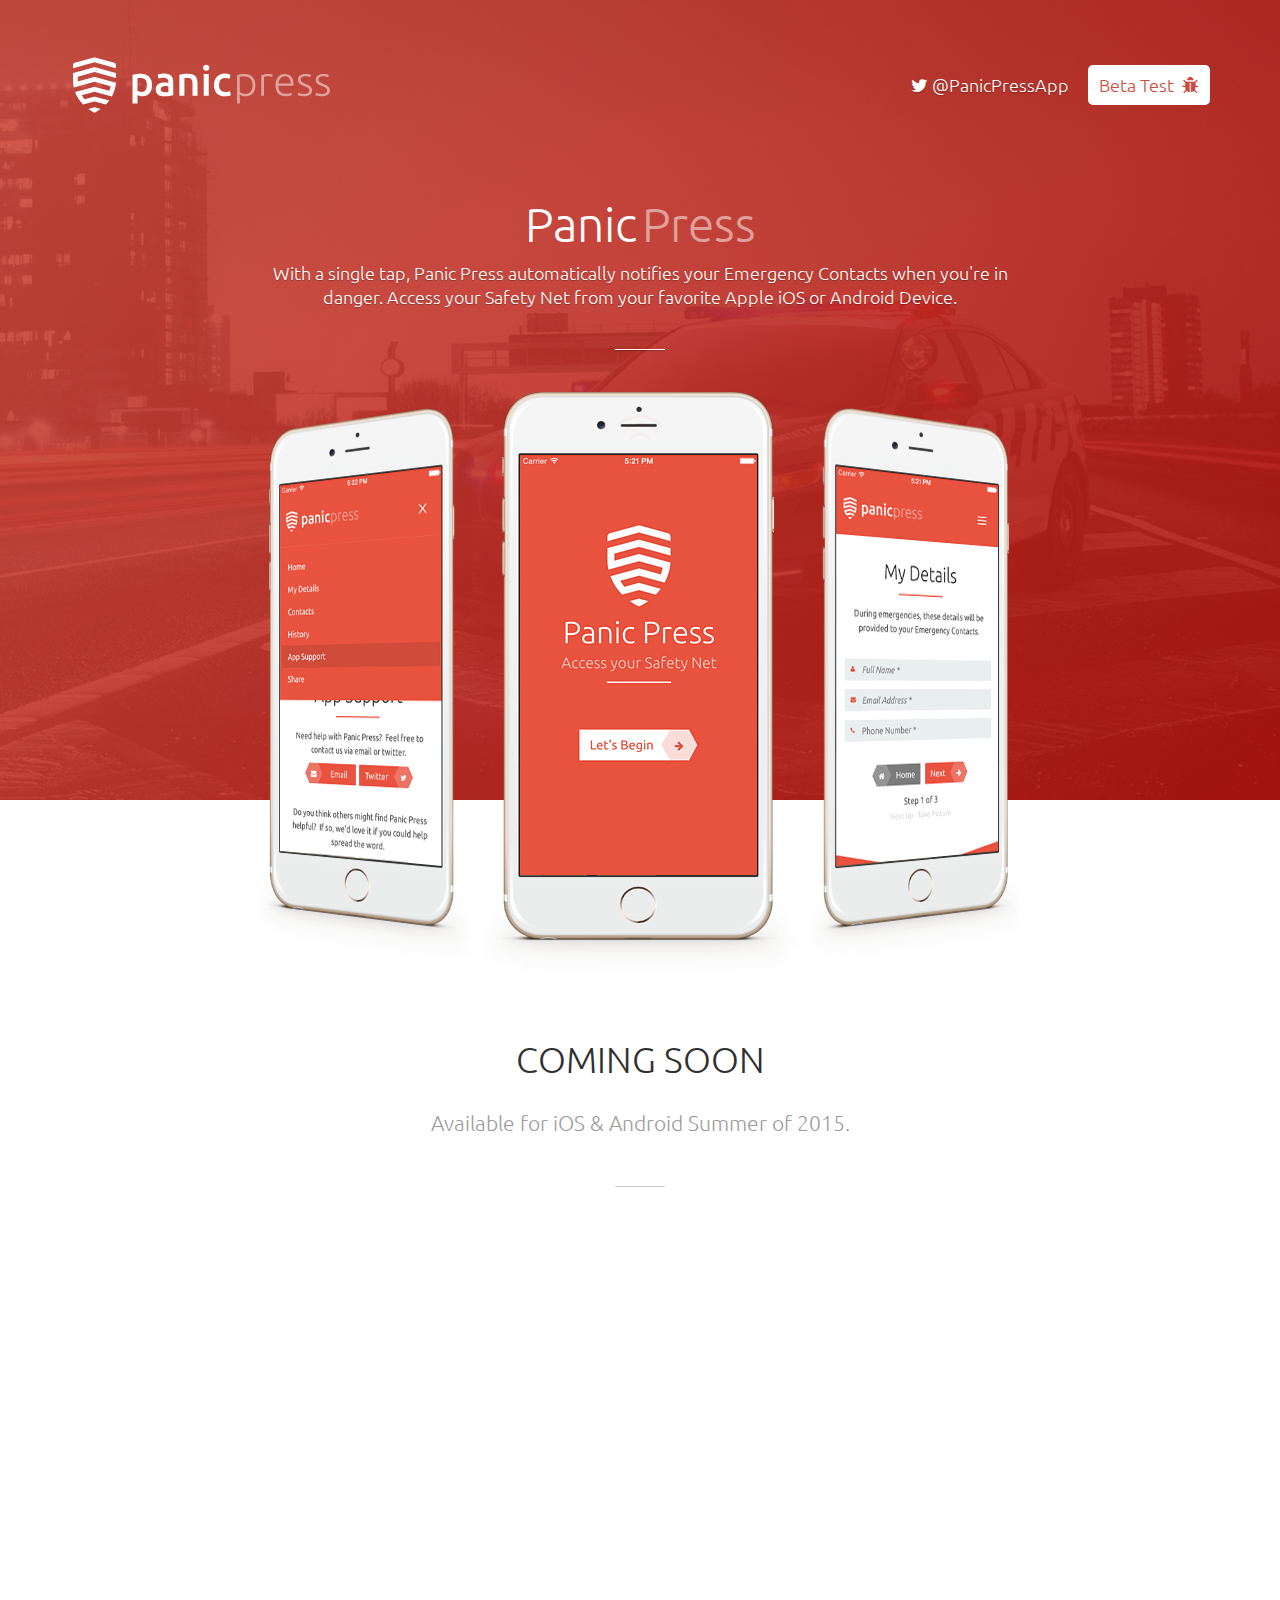
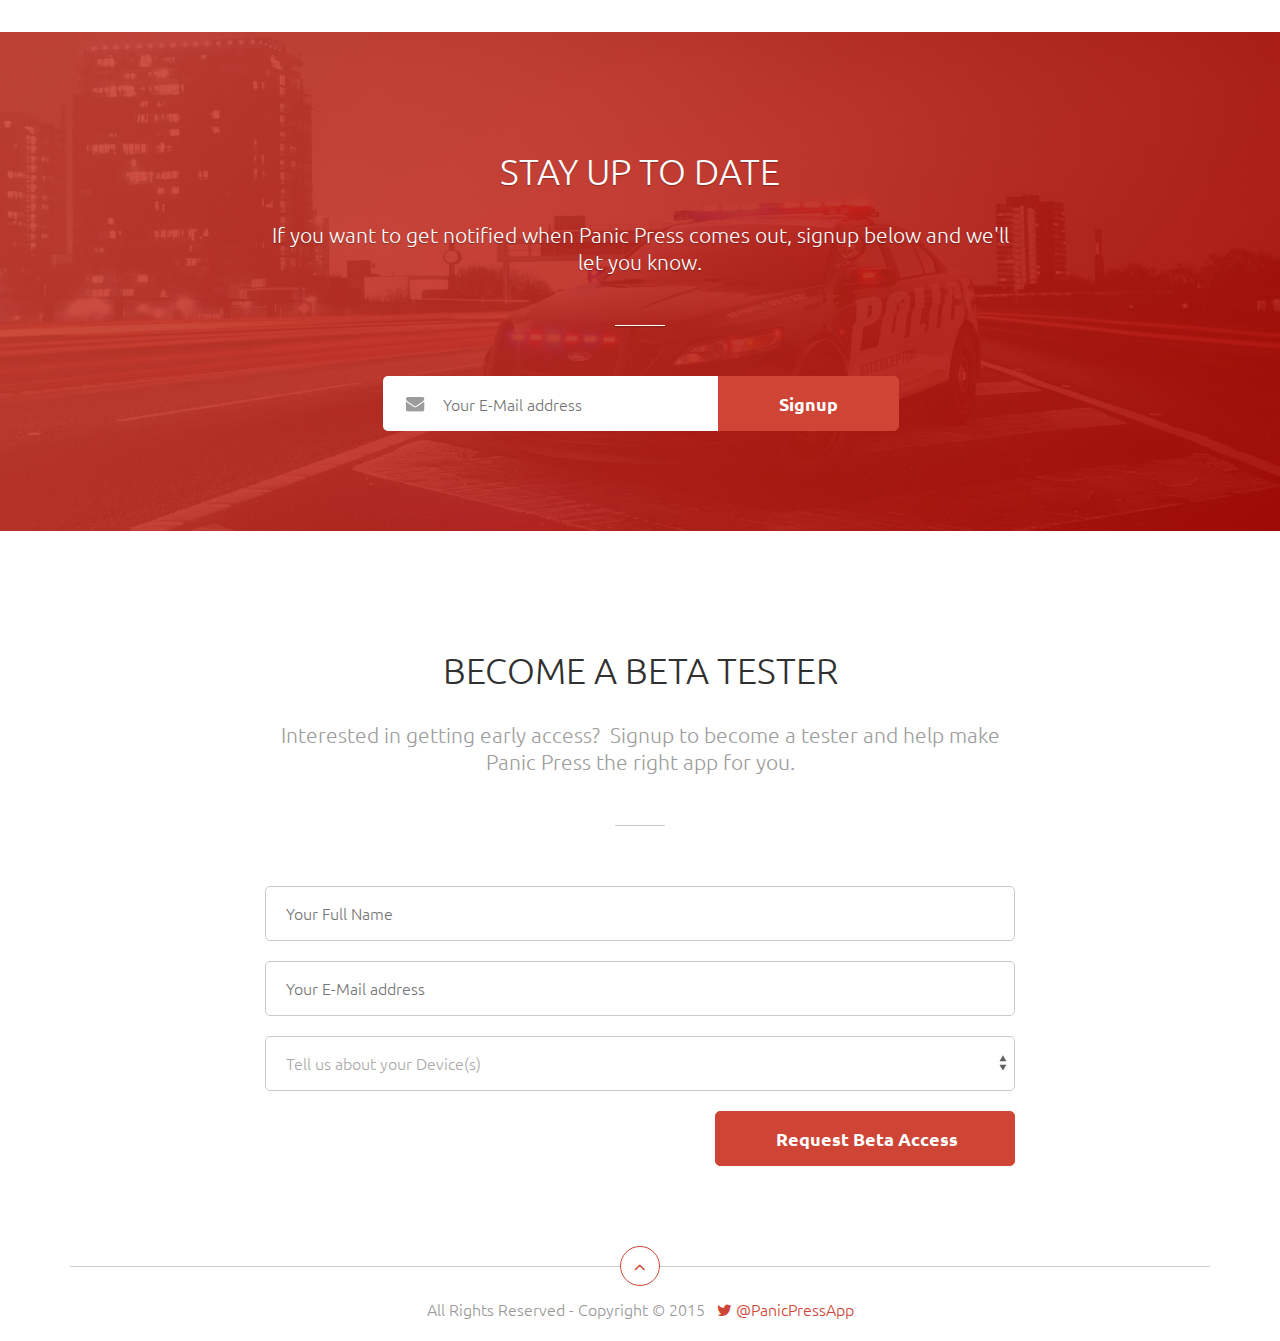
==== commit d4a3ac22: "Fix Select list rendering." ====
--- a/index.html
+++ b/index.html
@@ -40,17 +40,17 @@
     <meta name="dc:description" content="Panic Press automatically notifies your Emergency Contacts when you're in danger. Access your Safety Net from your favorite Apple iOS or Android Device.">
 
     <!-- Icons -->
-    <link href="img/favicon.ico" rel="shortcut icon">
-
-    <link rel="apple-touch-icon-precomposed" href="img/apple/icon-57x57.png" />
-    <link rel="apple-touch-icon-precomposed" sizes="72x72" href="img/apple/icon-72x72.png" />
-    <link rel="apple-touch-icon-precomposed" sizes="114x114" href="img/apple/icon-114x114.png" />
-    <link rel="apple-touch-icon-precomposed" sizes="144x144" href="img/apple/icon-144x144.png" />
+    <link href="img/favicon.ico?v=1.0" rel="shortcut icon">
+
+    <link rel="apple-touch-icon-precomposed" href="img/apple/icon-57x57.png?v=1.0" />
+    <link rel="apple-touch-icon-precomposed" sizes="72x72" href="img/apple/icon-72x72.png?v=1.0" />
+    <link rel="apple-touch-icon-precomposed" sizes="114x114" href="img/apple/icon-114x114.png?v=1.0" />
+    <link rel="apple-touch-icon-precomposed" sizes="144x144" href="img/apple/icon-144x144.png?v=1.0" />
 
     <!-- All CSS Styles -->
     <link href="http://fonts.googleapis.com/css?family=Ubuntu:300,400,500,700,300italic,400italic,500italic,700italic" rel="stylesheet" type="text/css">
-    <link type="text/css" href="css/plugins.css" rel="stylesheet" media="screen"/>
-    <link type="text/css" href="css/style.css" rel="stylesheet" media="screen"/>
+    <link type="text/css" href="css/plugins.css?v=1.0" rel="stylesheet" media="screen"/>
+    <link type="text/css" href="css/style.css?v=1.0" rel="stylesheet" media="screen"/>
     <link rel="stylesheet" href="http://maxcdn.bootstrapcdn.com/font-awesome/4.3.0/css/font-awesome.min.css">
 
     <!-- Modernizr -->
@@ -226,7 +226,7 @@
                 <div class="row">
 
                     <!-- Heading -->
-                    <div class="col-sm-8 col-sm-offset-2 heading center">
+                    <div class="col-xs-8 col-xs-offset-2 heading center">
                         <h2>Coming Soon</h2>
 
                         <p class="subheadline">Available for iOS & Android Summer of 2015.</p>
@@ -436,7 +436,7 @@
                 <a class="scrollup" href="#" title=""><i class="fa fa-angle-up"></i></a>
                 <!-- ScrollToTop End -->
 
-                <p>All Rights Reserved - Copyright &copy; 2015 &nbsp;<a href="https://twitter.com/panicpressapp" target="_blank"><i class="fa fa-twitter"></i> @PanicPressApp</a></p>
+                <p>All Rights Reserved - Copyright &copy; 2015 &nbsp; <a href="https://twitter.com/panicpressapp" target="_blank"><i class="fa fa-twitter"></i> @PanicPressApp</a></p>
 
             </div>
 
@@ -488,8 +488,8 @@
 <!-- Rich Data End -->
 
 <!-- Javascript Files -->
-<script type="text/javascript" src="js/plugins.js"></script>
-<script type="text/javascript" src="js/custom.js"></script>
+<script type="text/javascript" src="js/plugins.js?v=1.0"></script>
+<script type="text/javascript" src="js/custom.js?v=1.0"></script>
 <script>
     (function(i,s,o,g,r,a,m){i['GoogleAnalyticsObject']=r;i[r]=i[r]||function(){
         (i[r].q=i[r].q||[]).push(arguments)},i[r].l=1*new Date();a=s.createElement(o),
--- a/css/style.css
+++ b/css/style.css
@@ -1140,7 +1140,10 @@
 }
 .contact select
 {
-    text-indent: 12px;
+    background: url(../img/select.svg) right center no-repeat #FFF;
+    color: #aaa;
+    -webkit-appearance: none;
+
 }
 
 .contact input:focus, textarea:focus, select:focus {
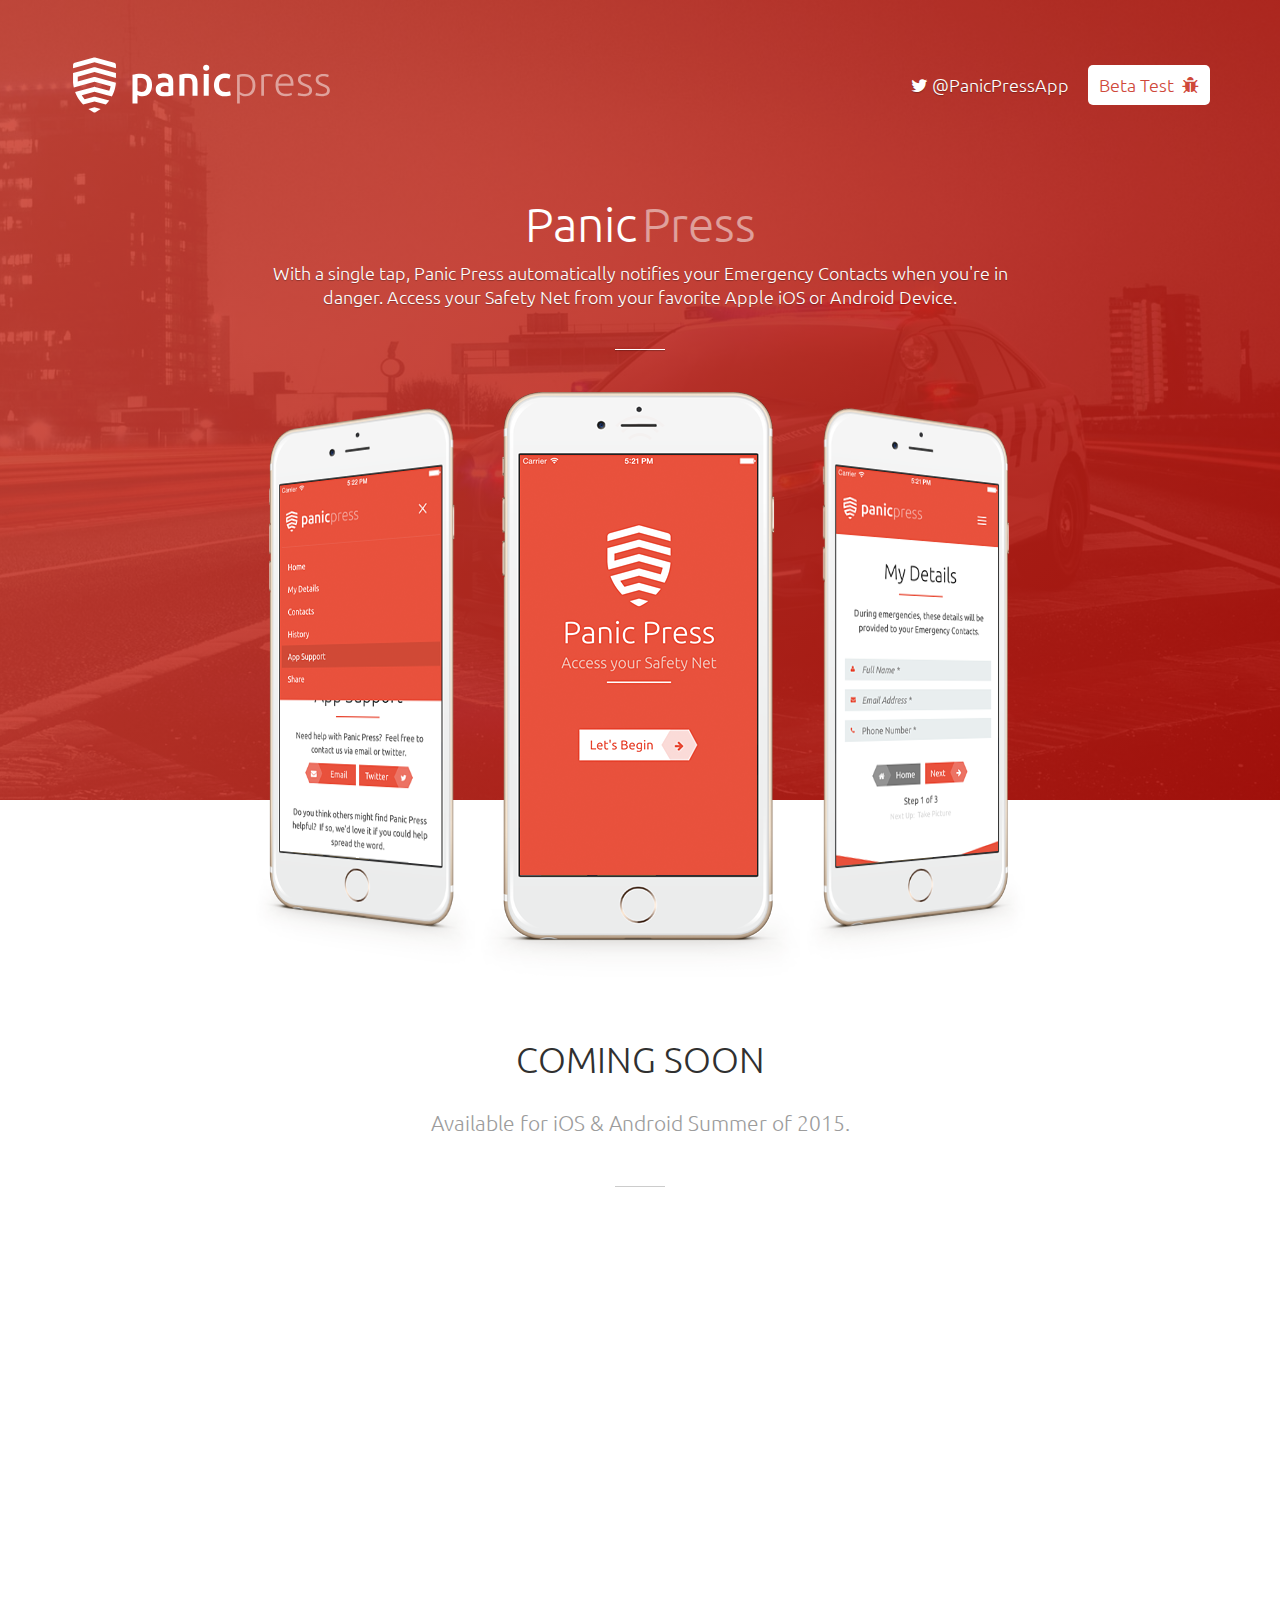
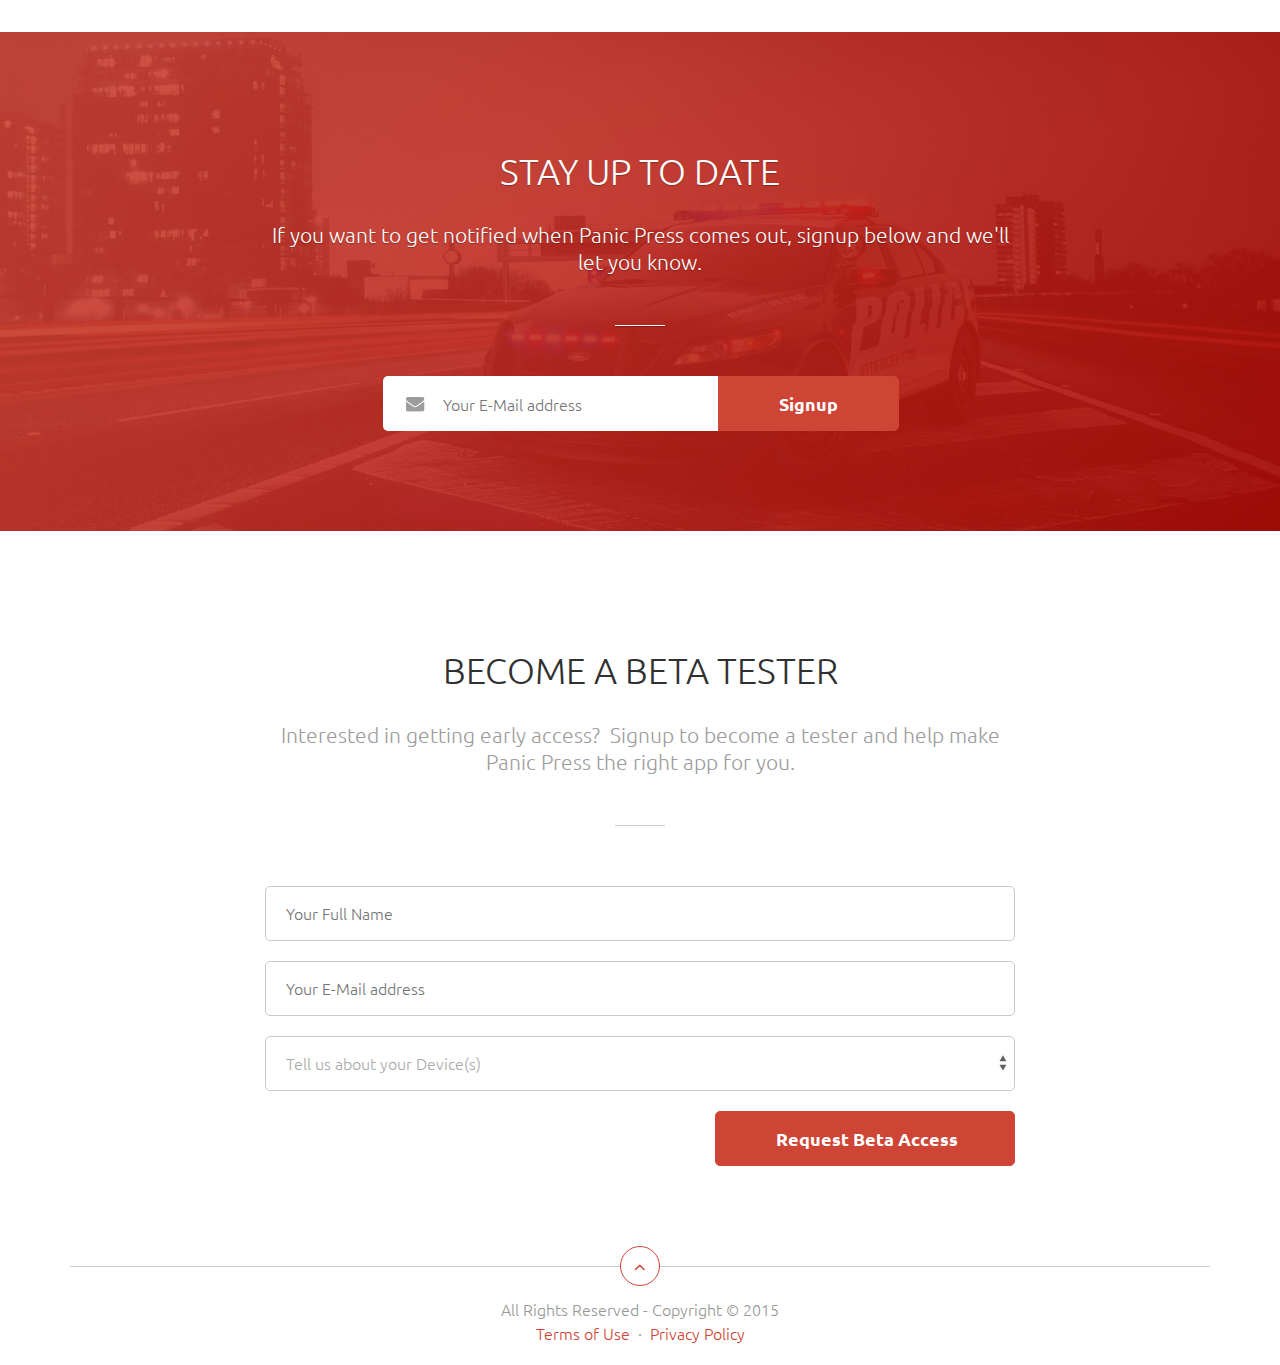
==== commit 1305b440: "Adding Terms of Use & Privacy Policy" ====
--- a/index.html
+++ b/index.html
@@ -436,8 +436,10 @@
                 <a class="scrollup" href="#" title=""><i class="fa fa-angle-up"></i></a>
                 <!-- ScrollToTop End -->
 
-                <p>All Rights Reserved - Copyright &copy; 2015 &nbsp; <a href="https://twitter.com/panicpressapp" target="_blank"><i class="fa fa-twitter"></i> @PanicPressApp</a></p>
-
+                <p>
+                    All Rights Reserved - Copyright &copy; 2015 <br />
+                    <a href="/terms-of-use">Terms of Use</a> &nbsp;&middot;&nbsp; <a href="/privacy-policy">Privacy Policy</a>
+                </p>
             </div>
 
         </div>
--- a/css/style.css
+++ b/css/style.css
@@ -407,6 +407,11 @@
     padding-top: 30px;
 }
 
+#intro.short-header
+{
+    height: auto;
+}
+
 .top-bar {
     display: inline-block;
     width: 100%;
@@ -621,6 +626,21 @@
     padding-top: 190px;
 }
 
+.get-started ul
+{
+    list-style: square;
+    margin: 0;
+    margin-bottom: 20px;
+}
+.get-started ul li
+{
+    font-weight: 300;
+    font-size: 16px;
+    line-height: 24px;
+    color: #989898;
+    margin-left: 20px;
+}
+
 .icon-wrap {
     text-align: center;
     margin-bottom: 30px;
@@ -814,15 +834,6 @@
     -o-transform: rotate(-10deg);
 }
 
-.tooltip-left .arrow {
-    background: url(../img/bg/arrow-left.png) center no-repeat;
-    width: 76px;
-    height: 62px;
-    position: absolute;
-    top: 30px;
-    left: 50px;
-}
-
 .tooltip-left p, .tooltip-right p {
     color: #bbbbbb;
     font-size: 21px;
@@ -837,15 +848,6 @@
     -moz-transform: rotate(10deg);
     -webkit-transform: rotate(10deg);
     -o-transform: rotate(10deg);
-}
-
-.tooltip-right .arrow {
-    background: url(../img/bg/arrow-right.png) center no-repeat;
-    width: 57px;
-    height: 90px;
-    position: absolute;
-    top: 30px;
-    right: 50px;
 }
 
 
@@ -1406,7 +1408,15 @@
     .icon-wrap h3 { font-size: 21px; margin-bottom: 20px; }
     .subheadline { font-size: 18px; line-height: 26px; }
     #intro { padding-top: 90px; height: 100% }
+    #intro.short-header
+    {
+        height: auto;
+    }
     header { height: 600px; }
+    header.short-header
+    {
+        height: auto;
+    }
     .headline p { padding: 0 20px; }
     .top-bar.slidedown { display: none; }
     .top-bar { position: fixed; top: 0; left: 0; width: 100%; z-index: 999; padding: 0 0 10px; margin: 0; }
@@ -1431,6 +1441,7 @@
     .arrow-left, .arrow-right { margin-top: -40px; }
 
     .get-started { padding-top: 160px; }
+    .get-started.short-header { padding-top: 40px; };
 
     .feature img { width: 55%; }
     .feature .first { left: 110px; top: 70px; }
